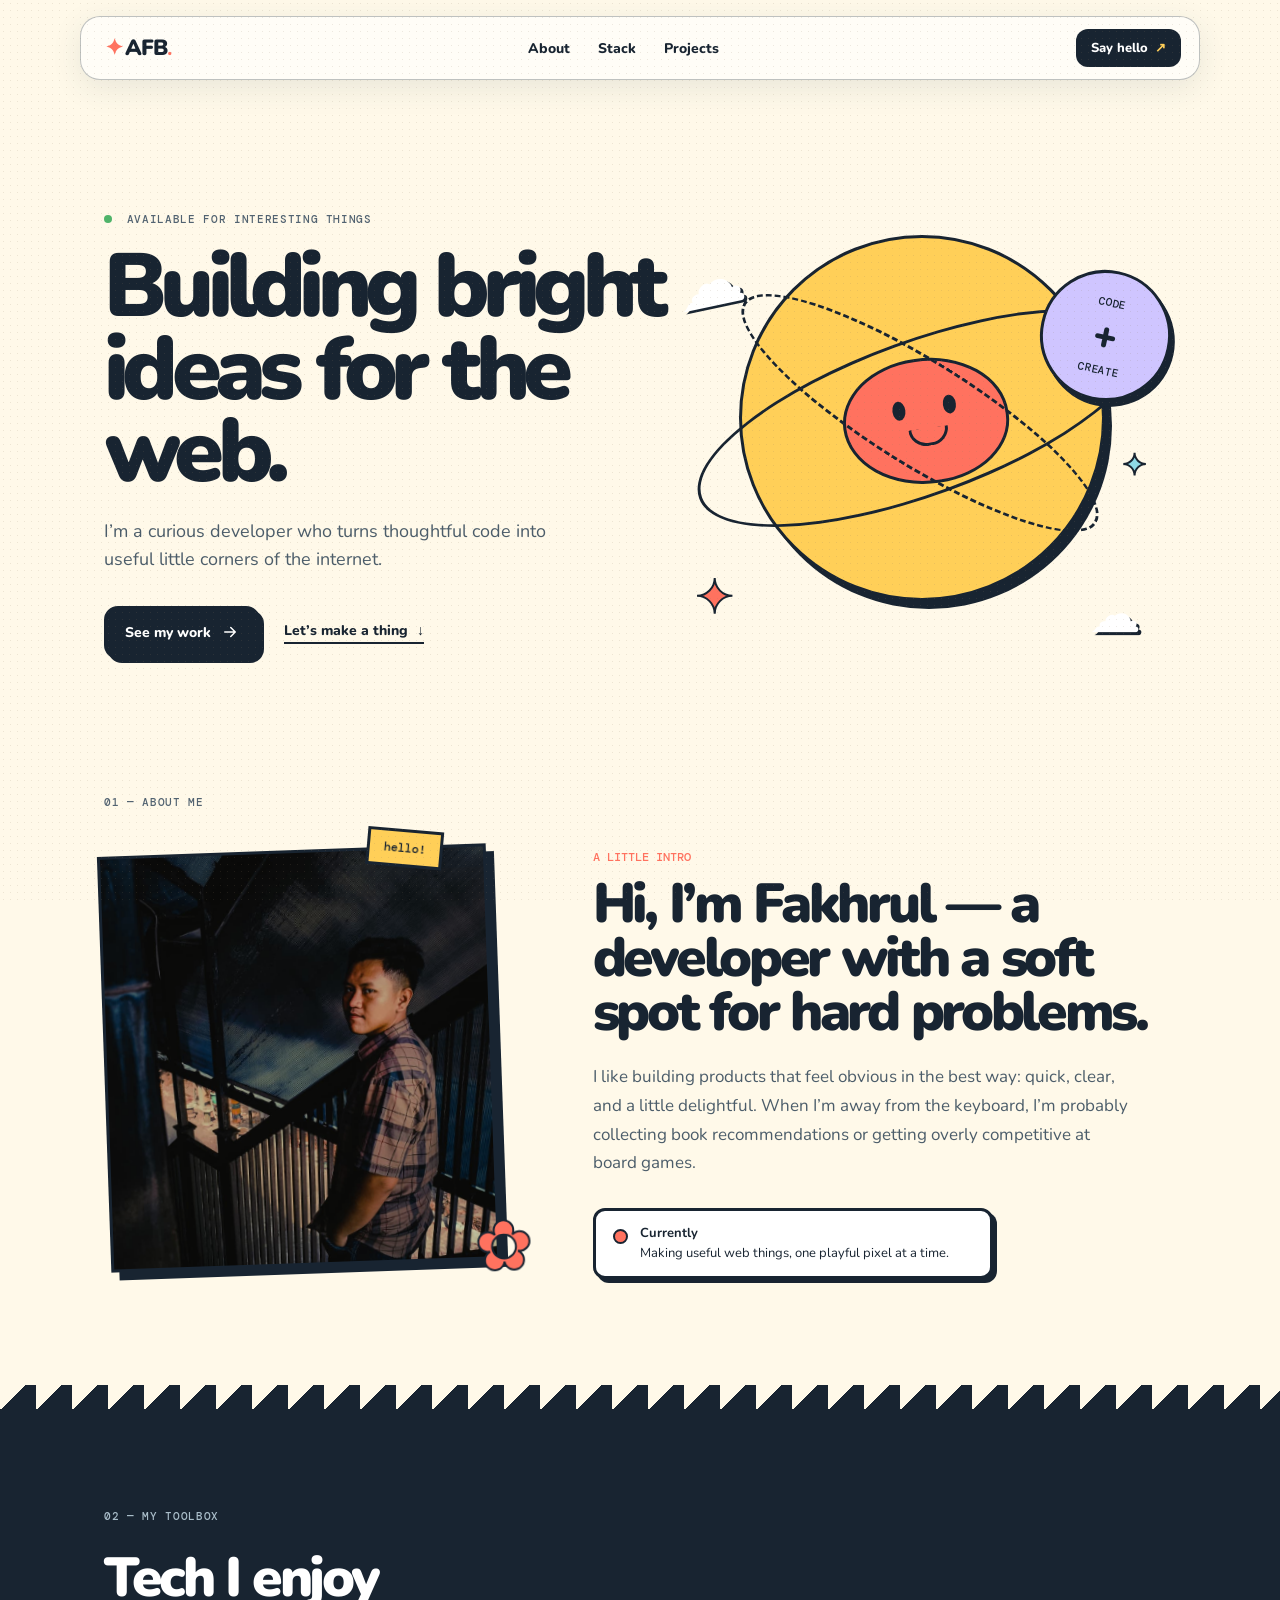
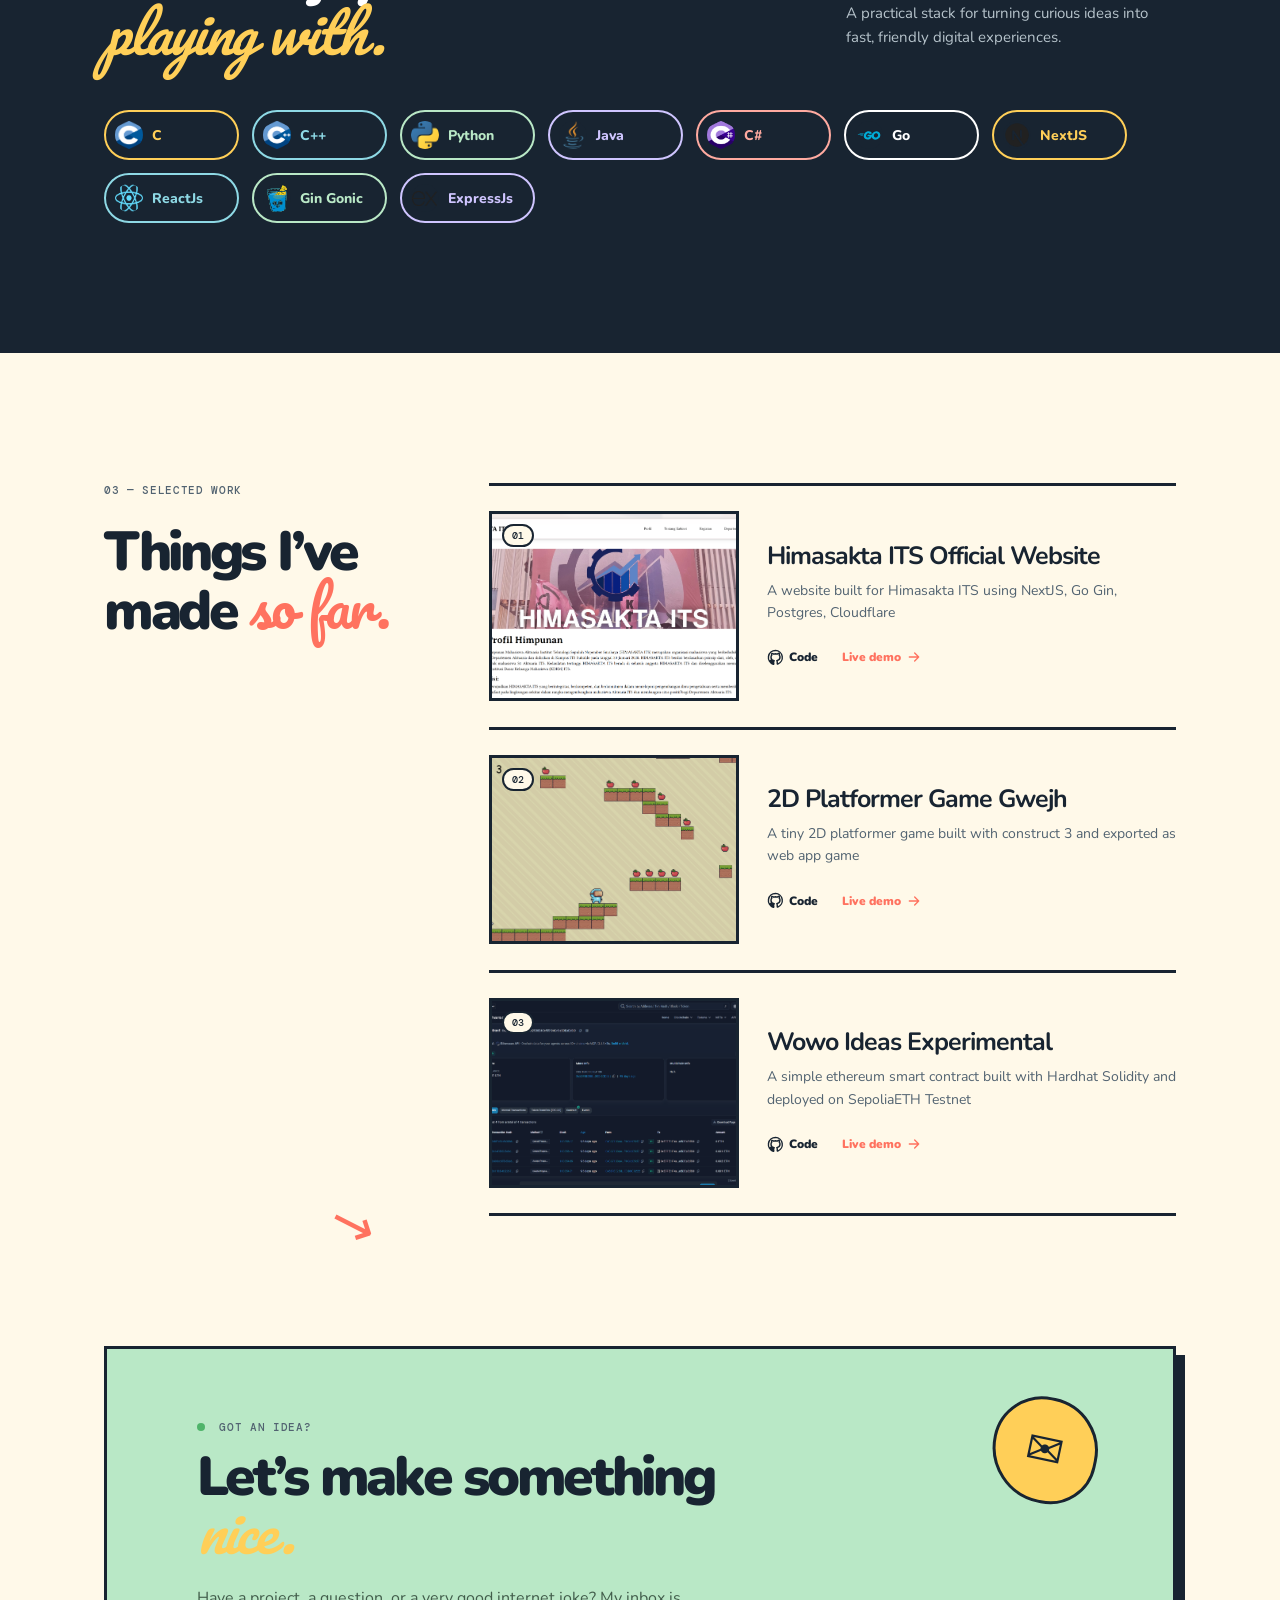
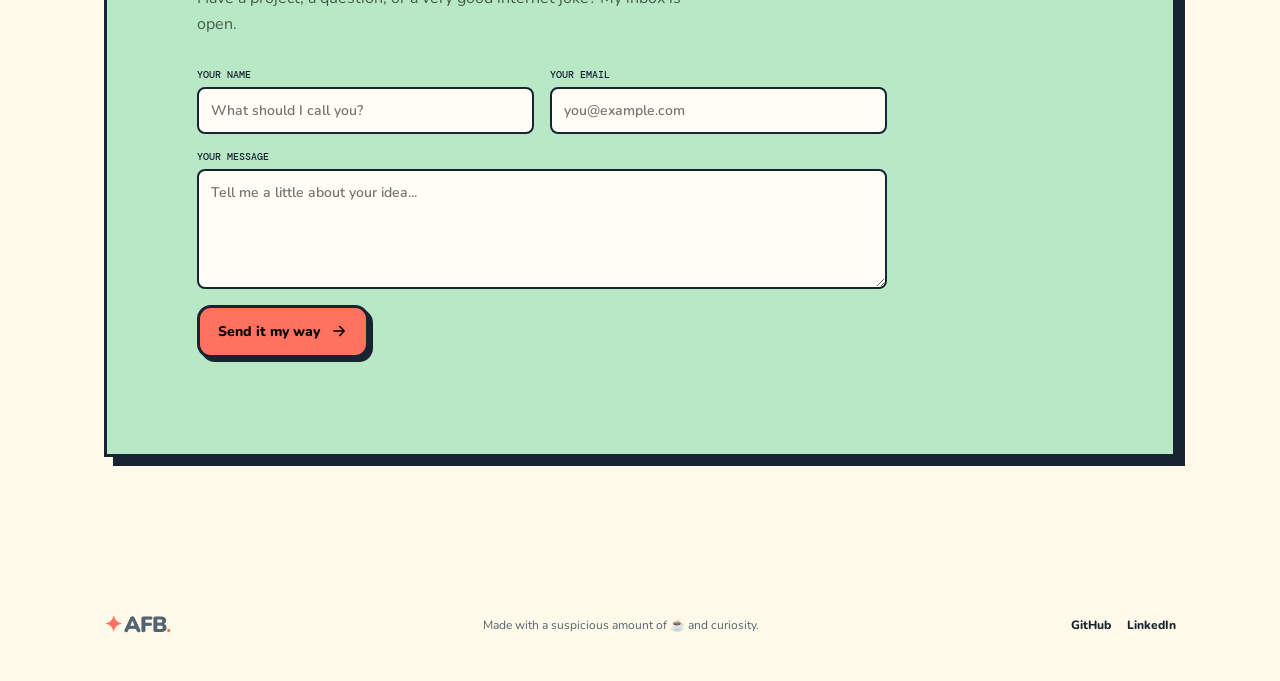
==== index.html @ 16c9915d "feat: chatgpt v56 vibecoded done in 2 hours" ====
<!doctype html>
<html lang="en">
  <head>
    <meta charset="UTF-8" />
    <meta name="viewport" content="width=device-width, initial-scale=1.0" />
    <meta name="description" content="Milo's developer portfolio" />
    <title>Ahmad Fakhrul Bawani — Developer Portfolio</title>
    <link rel="icon" type="image/png" href="./public/logo.svg" />
    <link rel="stylesheet" href="style.css" />
  </head>
  <body>
    <div id="root"></div>
    <!-- only dev server -->
    <script>
      const socket = new WebSocket(`ws://${location.host}/__reload`);

      socket.addEventListener('message', (event) => {
        if (event.data === 'reload') {
          location.reload();
        }
      });
    </script>
    <script src="script.js" type="module"></script>
  </body>
</html>
---- style.css ----
@import url('https://fonts.googleapis.com/css2?family=DM+Mono:wght@400;500&family=Nunito:wght@400;500;600;700;800;900&family=Pacifico&display=swap');

:root {
  --ink: #182431;
  --paper: #fff9e9;
  --yellow: #ffcf58;
  --coral: #ff725f;
  --blue: #8ed9e5;
  --lilac: #cfc5ff;
  --mint: #b9e8c6;
  --line: 3px solid var(--ink);
}
html {
  scroll-behavior: smooth;
}
body {
  margin: 0;
  background: var(--paper);
  color: var(--ink);
  font-family: Nunito, sans-serif;
  overflow-x: hidden;
}
body::before {
  content: '';
  position: fixed;
  inset: 0;
  pointer-events: none;
  opacity: 0.16;
  z-index: 20;
  background-image: radial-gradient(#8d8067 0.7px, transparent 0.7px);
  background-size: 7px 7px;
}
a {
  color: inherit;
  text-decoration: none;
}
.topbar {
  position: sticky;
  top: 16px;
  z-index: 10;
  height: 64px;
  max-width: 1120px;
  margin: 16px auto -80px;
  padding: 0 18px 0 24px;
  display: flex;
  align-items: center;
  justify-content: space-between;
  box-sizing: border-box;
  background: rgba(255, 255, 255, 0.63);
  border: 1px solid rgba(24, 36, 49, 0.28);
  box-shadow: 0 8px 30px rgba(44, 69, 80, 0.1);
  backdrop-filter: blur(16px);
  border-radius: 20px;
}
.wordmark {
  font-size: 22px;
  font-weight: 900;
  letter-spacing: -1px;
}
.wordmark span {
  color: var(--coral);
  margin-right: 3px;
}
.wordmark b {
  color: var(--coral);
}
.nav-links {
  display: flex;
  gap: 28px;
  font-size: 14px;
  font-weight: 800;
}
.nav-links a:hover {
  color: var(--coral);
}
.nav-hello {
  background: var(--ink);
  color: #fff;
  padding: 10px 15px;
  border-radius: 12px;
  font-size: 13px;
  font-weight: 800;
}
.nav-hello span {
  color: var(--yellow);
  margin-left: 3px;
}
.section-shell {
  max-width: 1120px;
  margin: 0 auto;
  padding-left: 24px;
  padding-right: 24px;
  box-sizing: border-box;
}
.hero {
  min-height: 680px;
  padding-top: 180px;
  display: grid;
  grid-template-columns: 1.05fr 0.95fr;
  align-items: center;
  position: relative;
}
.eyebrow,
.section-label {
  color: #526371;
  font:
    500 11px 'DM Mono',
    monospace;
  letter-spacing: 0.06em;
  text-transform: uppercase;
}
.eyebrow span {
  width: 8px;
  height: 8px;
  display: inline-block;
  border-radius: 50%;
  background: #4fb46a;
  margin-right: 7px;
}
.hero h1 {
  font-size: clamp(3.7rem, 7vw, 6.3rem);
  line-height: 0.92;
  letter-spacing: -0.075em;
  max-width: 650px;
  margin: 20px 0 24px;
  font-weight: 900;
}
.hero-description {
  max-width: 480px;
  font-size: 18px;
  line-height: 1.55;
  color: #4c5d6a;
  margin: 0 0 32px;
}
.hero-actions {
  display: flex;
  align-items: center;
  gap: 24px;
}
.button {
  border: var(--line);
  cursor: pointer;
  display: inline-flex;
  align-items: center;
  gap: 10px;
  border-radius: 14px;
  padding: 14px 18px;
  font: 800 14px Nunito;
  box-shadow: 4px 4px 0 var(--ink);
  transition:
    0.2s transform,
    0.2s box-shadow;
}
.button:hover {
  transform: translate(3px, 3px);
  box-shadow: 1px 1px 0 var(--ink);
}
.button-dark {
  color: white;
  background: var(--ink);
}
.text-link {
  font-size: 14px;
  font-weight: 800;
  border-bottom: 2px solid var(--ink);
  padding-bottom: 2px;
}
.text-link span {
  margin-left: 5px;
}
.hero-art {
  height: 470px;
  position: relative;
  isolation: isolate;
}
.sun {
  position: absolute;
  width: 360px;
  height: 360px;
  left: 72px;
  top: 40px;
  border: var(--line);
  border-radius: 50%;
  background: var(--yellow);
  box-shadow: 7px 8px 0 var(--ink);
}
.planet-face {
  width: 160px;
  height: 120px;
  position: absolute;
  left: 176px;
  top: 163px;
  background: var(--coral);
  border: var(--line);
  border-radius: 48% 52% 47% 53%;
  transform: rotate(-8deg);
  z-index: 2;
}
.eye {
  position: absolute;
  top: 37px;
  width: 13px;
  height: 19px;
  background: var(--ink);
  border-radius: 50%;
}
.eye.left {
  left: 48px;
}
.eye.right {
  right: 48px;
}
.smile {
  position: absolute;
  width: 34px;
  height: 15px;
  left: 61px;
  top: 67px;
  border: 3px solid var(--ink);
  border-top: 0;
  border-radius: 0 0 30px 30px;
}
.orbit {
  position: absolute;
  border: var(--line);
  border-radius: 50%;
  z-index: 3;
}
.orbit-one {
  width: 465px;
  height: 150px;
  left: 18px;
  top: 145px;
  transform: rotate(-20deg);
}
.orbit-two {
  width: 410px;
  height: 100px;
  left: 45px;
  top: 165px;
  transform: rotate(32deg);
  border-style: dashed;
}
.hero-sticker {
  position: absolute;
  z-index: 4;
  right: 5px;
  top: 75px;
  transform: rotate(12deg);
  width: 125px;
  height: 125px;
  display: flex;
  flex-direction: column;
  align-items: center;
  justify-content: center;
  line-height: 1;
  background: var(--lilac);
  border: var(--line);
  border-radius: 50%;
  box-shadow: 5px 5px 0 var(--ink);
  font: 500 11px 'DM Mono';
}
.hero-sticker strong {
  font: 900 40px Nunito;
}
.cloud {
  position: absolute;
  font-size: 70px;
  color: #fff;
  text-shadow: 3px 3px 0 var(--ink);
  z-index: 4;
}
.cloud-one {
  left: 7px;
  top: 40px;
  transform: rotate(-12deg);
}
.cloud-two {
  right: 35px;
  bottom: 15px;
  font-size: 52px;
}
.star {
  position: absolute;
  z-index: 4;
  color: var(--coral);
  font-size: 47px;
  -webkit-text-stroke: 2px var(--ink);
}
.star-one {
  left: 28px;
  bottom: 35px;
}
.star-two {
  right: 29px;
  top: 250px;
  color: var(--blue);
  font-size: 30px;
}
.about {
  padding-top: 115px;
  padding-bottom: 130px;
}
.about-grid {
  margin-top: 28px;
  display: grid;
  grid-template-columns: 0.8fr 1.2fr;
  gap: 100px;
  align-items: center;
}
.photo-frame {
  height: 410px;
  /* background: var(--blue); */
  border: var(--line);
  position: relative;
  box-shadow: 8px 8px 0 var(--ink);
  transform: rotate(-2deg);
  overflow: visible;
}
.photo-frame img {
  width: 100%;
  height: 100%;
  object-fit: cover;
  object-position: center;
  mix-blend-mode: multiply;
  filter: saturate(0.85) contrast(1.04);
}
.tape {
  position: absolute;
  z-index: 2;
  top: -20px;
  right: 40px;
  background: var(--yellow);
  border: var(--line);
  padding: 8px 14px;
  transform: rotate(7deg);
  font: 500 12px 'DM Mono';
}
.flower {
  position: absolute;
  font-size: 70px;
  color: var(--coral);
  -webkit-text-stroke: 2px var(--ink);
  bottom: -39px;
  right: -37px;
}
.kicker {
  color: var(--coral);
  font: 500 12px 'DM Mono';
  text-transform: uppercase;
}
.about h2,
.stack h2,
.projects h2,
.contact h2 {
  font-size: clamp(2.5rem, 4.3vw, 4.4rem);
  line-height: 0.98;
  letter-spacing: -0.06em;
  margin: 10px 0 24px;
  font-weight: 900;
}
.about-copy > p:not(.kicker) {
  line-height: 1.7;
  color: #4c5d6a;
  font-size: 17px;
  max-width: 540px;
}
.currently {
  display: flex;
  gap: 12px;
  align-items: flex-start;
  margin-top: 30px;
  background: #fff;
  border: var(--line);
  box-shadow: 4px 4px 0 var(--ink);
  border-radius: 12px;
  padding: 13px 17px;
  max-width: 360px;
  font-size: 13px;
  line-height: 1.5;
}
.pin {
  width: 11px;
  height: 11px;
  flex: none;
  background: var(--coral);
  border: 2px solid var(--ink);
  border-radius: 50%;
  margin-top: 5px;
}
.stack {
  padding-top: 100px;
  padding-bottom: 130px;
  background: var(--ink);
  color: white;
  max-width: none;
  padding-left: max(24px, calc((100% - 1072px) / 2));
  padding-right: max(24px, calc((100% - 1072px) / 2));
  position: relative;
}
.stack::before {
  content: '';
  position: absolute;
  left: 0;
  top: -24px;
  width: 100%;
  height: 25px;
  background: linear-gradient(135deg, transparent 18px, var(--ink) 0) 0 0/36px
    25px repeat-x;
}
.stack .section-label {
  color: #a9bdc9;
}
.stack-head {
  display: flex;
  align-items: end;
  justify-content: space-between;
  margin-top: 28px;
}
.stack h2 {
  margin: 0;
}
.stack h2 em,
.projects h2 span,
.contact h2 em {
  font-family: Pacifico, cursive;
  font-weight: 400;
  letter-spacing: -0.03em;
  color: var(--yellow);
}
.stack-head > p {
  color: #b6c3cb;
  max-width: 330px;
  line-height: 1.6;
  font-size: 15px;
}
.tech-grid {
  display: flex;
  flex-wrap: wrap;
  gap: 13px;
  margin-top: 46px;
}
.tech-chip {
  border: 2px solid currentColor;
  border-radius: 99px;
  min-width: 107px;
  padding: 9px 15px 9px 9px;
  display: flex;
  align-items: center;
  gap: 9px;
  font-size: 14px;
  font-weight: 800;
  transition: 0.2s transform;
}

.chip-d-0:hover {
  transform: translateY(-5px) rotate(-2deg);
}

.chip-d-1:hover {
  transform: translateY(-5px) rotate(2deg);
}

.tech-chip .tech-icon {
  width: 28px;
  height: 28px;
  flex-shrink: 0;
  display: grid;
  place-items: center;
  border-radius: 50%;
  background: currentColor;
  color: var(--ink);
}

.tech-chip .tech-icon img {
  width: 18px;
  height: 18px;
  object-fit: contain;
  display: block;
}
.chip-0 {
  color: var(--yellow);
}
.chip-1 {
  color: var(--blue);
}
.chip-2 {
  color: var(--mint);
}
.chip-3 {
  color: var(--lilac);
}
.chip-4 {
  color: #ffaaa0;
}
.chip-5 {
  color: #fff;
}
.projects {
  padding-top: 130px;
  padding-bottom: 130px;
  display: grid;
  grid-template-columns: 310px 1fr;
  gap: 75px;
}
.projects-title {
  position: relative;
}
.projects h2 {
  margin-top: 28px;
}
.projects h2 span {
  color: var(--coral);
}
.scribble {
  position: absolute;
  color: var(--coral);
  font-size: 54px;
  bottom: -45px;
  right: 40px;
  transform: rotate(-18deg);
}
.project-grid {
  display: grid;
  gap: 26px;
}
.project-card {
  display: grid;
  grid-template-columns: 250px 1fr;
  align-items: center;
  border-top: var(--line);
  padding-top: 25px;
  gap: 28px;
}
.project-card:last-child {
  border-bottom: var(--line);
  padding-bottom: 25px;
}
.project-image {
  aspect-ratio: 1.33;
  border: var(--line);
  position: relative;
  overflow: hidden;
  background: var(--yellow);
}
.project-image img {
  width: 100%;
  height: 100%;
  object-fit: cover;
  filter: saturate(0.8);
  transition: 0.35s transform;
}
.project-card:hover img {
  transform: scale(1.06);
}
.project-number {
  position: absolute;
  top: 10px;
  left: 10px;
  background: var(--paper);
  border: 2px solid var(--ink);
  border-radius: 20px;
  padding: 3px 8px;
  font: 500 10px 'DM Mono';
}
.project-copy h3 {
  font-size: 25px;
  letter-spacing: -0.04em;
  margin: 0 0 7px;
}
.project-copy p {
  color: #526371;
  font-size: 14px;
  line-height: 1.6;
  margin: 0 0 17px;
}
.project-links {
  display: flex;
  gap: 16px;
}
.project-links a {
  display: inline-flex;
  align-items: center;
  gap: 5px;
  font-size: 12px;
  font-weight: 900;
}
.demo-link {
  color: var(--coral);
  padding: 0.5rem;
  transition: background 0.2s;
  border-radius: 99rem;
}
.demo-link:hover {
  background: color-mix(in srgb, currentColor 10%, transparent);
}
.contact {
  padding-bottom: 120px;
}
.contact-card {
  border: var(--line);
  background: var(--mint);
  padding: 60px clamp(24px, 7vw, 90px);
  position: relative;
  overflow: hidden;
  box-shadow: 9px 9px 0 var(--ink);
}
.contact-card h2 {
  max-width: 600px;
  margin-top: 16px;
}
.contact-card > p:not(.eyebrow) {
  max-width: 500px;
  color: #425d4b;
  font-size: 16px;
  line-height: 1.6;
}
.contact-doodle {
  position: absolute;
  right: 7%;
  top: 48px;
  width: 100px;
  height: 100px;
  transform: rotate(12deg);
  background: var(--yellow);
  border: var(--line);
  border-radius: 48% 52% 45% 55%;
  display: grid;
  place-items: center;
  font-size: 45px;
}
.contact form {
  margin-top: 30px;
  max-width: 690px;
  display: grid;
  grid-template-columns: 1fr 1fr;
  gap: 16px;
}
.contact label {
  display: grid;
  gap: 6px;
}
.contact label span {
  font: 500 10px 'DM Mono';
  text-transform: uppercase;
}
.contact input,
.contact textarea {
  border: 2px solid var(--ink);
  background: #fffdf6;
  border-radius: 8px;
  padding: 12px;
  color: var(--ink);
  font: 600 14px Nunito;
  outline: none;
}
.contact input:focus,
.contact textarea:focus {
  box-shadow: 3px 3px 0 var(--coral);
}
.contact textarea {
  min-height: 92px;
  resize: vertical;
}
.full {
  grid-column: 1/-1;
}
.button-coral {
  width: max-content;
  background: var(--coral);
  grid-column: 1/-1;
}
.form-note {
  grid-column: 1/-1;
  margin: 0;
  min-height: 20px;
  font-size: 13px;
  font-weight: 800;
}
footer {
  max-width: 1072px;
  margin: auto;
  padding: 28px 24px 36px;
  display: flex;
  justify-content: space-between;
  align-items: center;
  font-size: 12px;
  color: #526371;
}
footer > div {
  display: flex;
  gap: 16px;
  font-weight: 800;
  color: var(--ink);
}
.load-error {
  padding: 100px;
  text-align: center;
}
@media (max-width: 800px) {
  .topbar {
    margin-left: 14px;
    margin-right: 14px;
  }
  .nav-links {
    display: none;
  }
  .hero {
    padding-top: 145px;
    grid-template-columns: 1fr;
    min-height: unset;
    padding-bottom: 70px;
  }
  .hero-art {
    height: 370px;
    transform: scale(0.8);
    transform-origin: left top;
    margin-bottom: -70px;
  }
  .about-grid,
  .projects {
    grid-template-columns: 1fr;
    gap: 45px;
  }
  .photo-frame {
    max-width: 400px;
  }
  .stack-head {
    display: block;
  }
  .stack-head > p {
    margin-top: 20px;
  }
  .projects {
    padding-top: 95px;
  }
  .project-card {
    grid-template-columns: 150px 1fr;
    gap: 18px;
  }
  .project-copy h3 {
    font-size: 21px;
  }
  .contact-card {
    padding-top: 100px;
  }
  .contact-doodle {
    top: 24px;
    right: 24px;
    width: 65px;
    height: 65px;
    font-size: 28px;
  }
}
@media (max-width: 500px) {
  .section-shell {
    padding-left: 18px;
    padding-right: 18px;
  }
  .topbar {
    top: 8px;
    margin-top: 8px;
  }
  .nav-hello {
    font-size: 0;
    padding: 11px 13px;
  }
  .nav-hello span {
    font-size: 16px;
    margin: 0;
  }
  .hero h1 {
    font-size: 3.6rem;
  }
  .hero-art {
    transform: scale(0.62);
    margin-bottom: -140px;
  }
  .about {
    padding-top: 80px;
    padding-bottom: 95px;
  }
  .stack {
    padding-top: 70px;
    padding-bottom: 90px;
  }
  .tech-grid {
    gap: 9px;
  }
  .tech-chip {
    min-width: auto;
    padding-right: 12px;
  }
  .projects {
    gap: 28px;
    padding-bottom: 90px;
  }
  .project-card {
    grid-template-columns: 1fr;
    gap: 16px;
  }
  .project-image {
    max-width: 100%;
  }
  .contact {
    padding-bottom: 75px;
  }
  .contact-card {
    margin: 0 -3px;
  }
  .contact form {
    grid-template-columns: 1fr;
  }
  .contact label,
  .full,
  .button-coral,
  .form-note {
    grid-column: auto;
  }
  footer {
    flex-wrap: wrap;
    gap: 18px;
  }
  footer p {
    order: 3;
    width: 100%;
    margin: 0;
  }
}
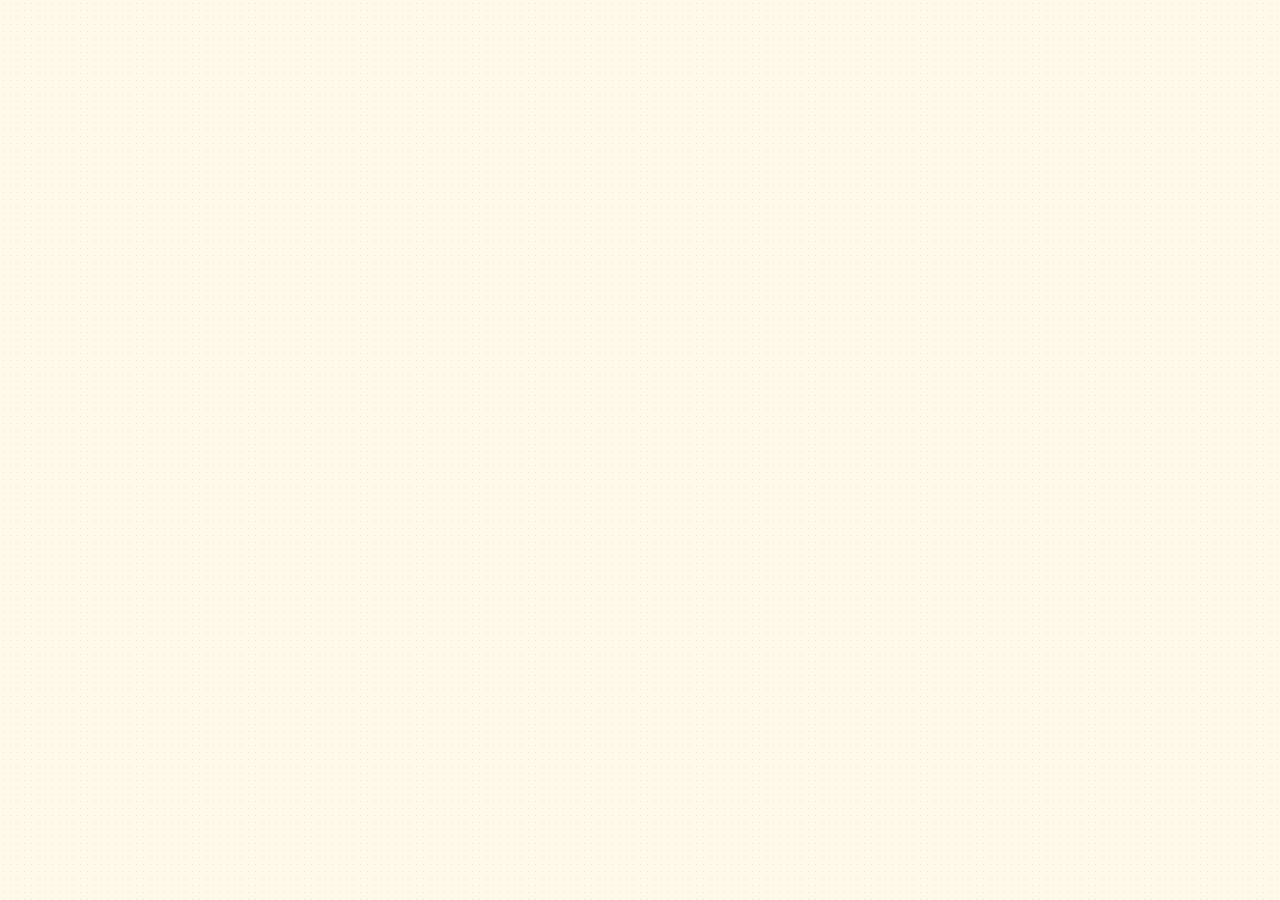
==== commit df824303: "feat: dev ok done status 200" ====
--- a/index.html
+++ b/index.html
@@ -7,6 +7,14 @@
     <title>Ahmad Fakhrul Bawani — Developer Portfolio</title>
     <link rel="icon" type="image/png" href="./public/logo.svg" />
     <link rel="stylesheet" href="style.css" />
+
+    <!-- libs -->
+    <!-- lenis: https://github.com/darkroomengineering/lenis/blob/main/README.md -->
+    <script src="https://unpkg.com/lenis@1.3.26/dist/lenis.min.js"></script>
+    <link
+      rel="stylesheet"
+      href="https://unpkg.com/lenis@1.3.26/dist/lenis.css"
+    />
   </head>
   <body>
     <div id="root"></div>
--- a/style.css
+++ b/style.css
@@ -13,6 +13,20 @@
 html {
   scroll-behavior: smooth;
 }
+::-webkit-scrollbar {
+  width: 12px;
+}
+::-webkit-scrollbar-track {
+  background: var(--paper);
+}
+::-webkit-scrollbar-thumb {
+  background: var(--ink);
+  border: 3px solid var(--paper);
+  border-radius: 999px;
+}
+::-webkit-scrollbar-thumb:hover {
+  background: var(--coral);
+}
 body {
   margin: 0;
   background: var(--paper);
